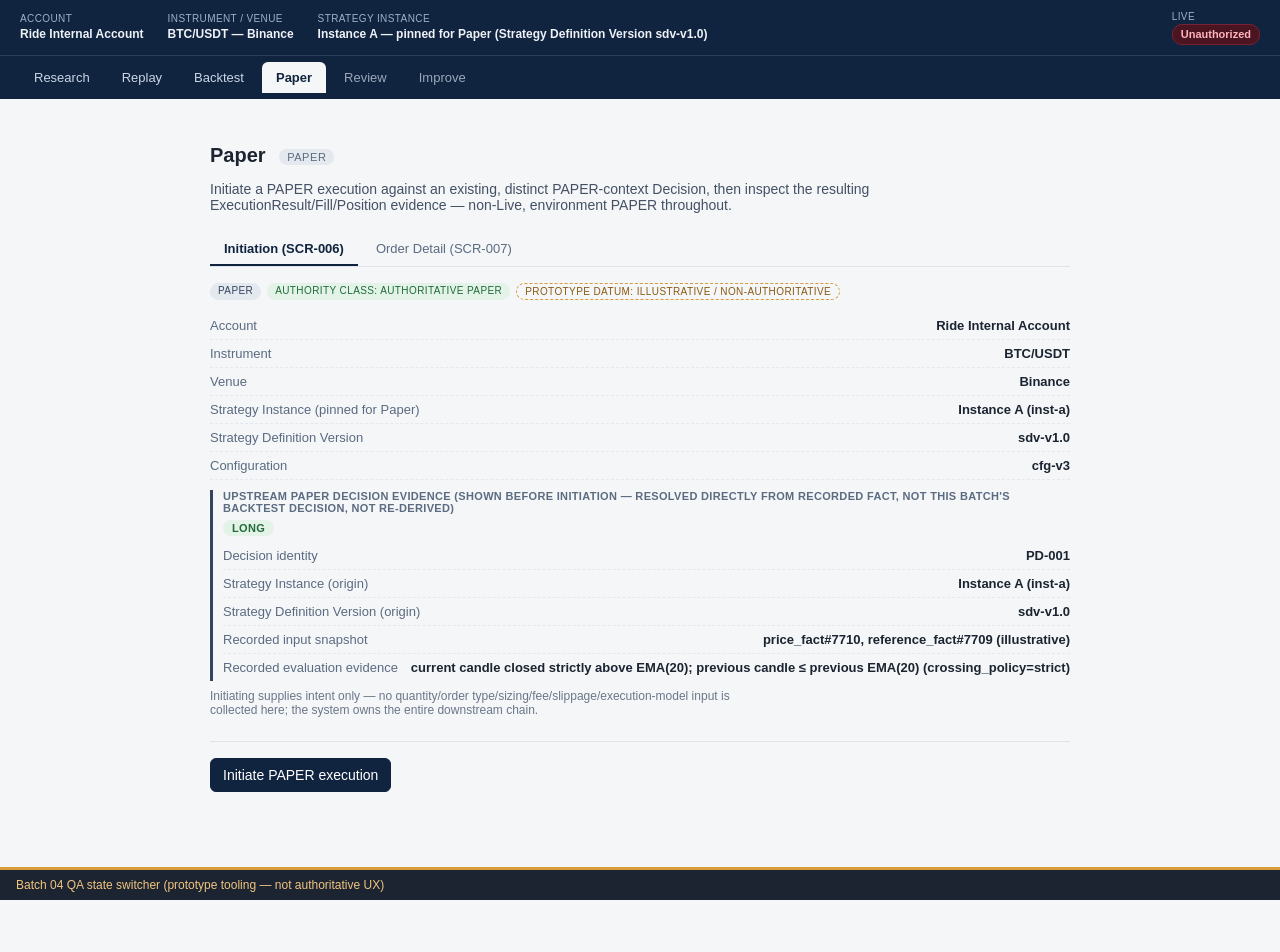
==== prototype/phase-2/batch-04/index.html @ 5d26deb6 "Phase 2 Prototype Batch 04: Paper initiation + execution evidence/detail Authors one coherent PAPER " ====
<!doctype html>
<html lang="en">
<head>
<meta charset="utf-8">
<meta name="viewport" content="width=device-width, initial-scale=1">
<title>Ride — Phase 2 Prototype — Batch 04 (Paper initiation + execution evidence/detail)</title>
<link rel="stylesheet" href="styles.css">
</head>
<body>

<!-- WS-001 Ride Workspace Shell (bounded subset, same convention as Batch 01/02/03). Separate,
     self-contained page — does NOT share live JS state with Batch 01/02/03. "Paper-pinned
     Strategy Instance" is represented as Batch-04-local simulated state (QA panel + bounded
     local pin fixture), NOT by re-implementing VIEW-001. -->
<header class="shell" id="shell">
  <div class="shell-row shell-context-bar" id="context-bar">
    <div class="context-item">
      <span class="context-label">Account</span>
      <span class="context-value" id="ctx-account">Ride Internal Account</span>
    </div>
    <div class="context-item">
      <span class="context-label">Instrument / Venue</span>
      <span class="context-value" id="ctx-instrument">BTC/USDT — Binance</span>
    </div>
    <div class="context-item">
      <span class="context-label">Strategy Instance</span>
      <span class="context-value" id="ctx-strategy-instance">— see below —</span>
    </div>
    <div class="context-item context-item-live">
      <span class="context-label">Live</span>
      <span class="context-value badge badge-unauthorized" id="ctx-live">Unauthorized</span>
    </div>
  </div>
  <nav class="shell-row shell-nav" id="nav-bar" aria-label="Lifecycle stage navigation">
    <a class="nav-btn" href="../batch-01/index.html" data-nav="NAV-001">Research</a>
    <a class="nav-btn" href="../batch-02/index.html" data-nav="NAV-002">Replay</a>
    <a class="nav-btn" href="../batch-03/index.html" data-nav="NAV-003">Backtest</a>
    <button class="nav-btn nav-btn-active" data-nav="NAV-004" data-target="screen-paper">Paper</button>
    <button class="nav-btn nav-btn-deferred" data-nav="NAV-005" data-target="screen-deferred" data-stage="Review">Review</button>
    <button class="nav-btn nav-btn-deferred" data-nav="NAV-006" data-target="screen-deferred" data-stage="Improve">Improve</button>
  </nav>
</header>

<main id="main">

  <!-- NAV-004 destination: SCR-006 (Paper Execution Initiation) + SCR-007 (Paper Order/Execution
       Detail). Navigation itself is always available (UX-P-5) — the sub-tabs below switch
       between the two screens independent of initiation eligibility. -->
  <section class="screen" id="screen-paper" data-screen="NAV-004">
    <h1>Paper <span class="stage-label">Paper</span></h1>
    <p class="purpose">Initiate a PAPER execution against an existing, distinct PAPER-context
      Decision, then inspect the resulting ExecutionResult/Fill/Position evidence — non-Live,
      environment PAPER throughout.</p>

    <div class="subtab-row" id="paper-subtabs">
      <button class="subtab-btn" data-subtab="scr-006">Initiation (SCR-006)</button>
      <button class="subtab-btn" data-subtab="scr-007">Order Detail (SCR-007)</button>
    </div>

    <!-- SCR-006 Paper Execution Initiation. Traceability: traceability.md#scr-006 -->
    <div id="scr-006-body">
      <!-- populated by app.js -->
    </div>

    <!-- SCR-007 Paper Order/Execution Detail. Traceability: traceability.md#scr-007 -->
    <div id="scr-007-body" class="screen-hidden">
      <!-- populated by app.js -->
    </div>
  </section>

  <!-- Placeholder for stages not included in Batch 04. -->
  <section class="screen screen-hidden" id="screen-deferred" data-screen="DEFERRED">
    <h1><span id="deferred-stage-name">This stage</span> <span class="stage-label">Deferred</span></h1>
    <p class="purpose">Read-only navigation to this destination is preserved (UX-P-5), but its
      substantive screen/view content is not authored in Batch 04 — it is deferred to a later
      Phase 2 batch. No behavior is invented here.</p>
    <button class="btn" data-nav="NAV-004" data-target="screen-paper">Back to Paper</button>
  </section>

</main>

<!-- Prototype QA panel — NOT part of the authoritative UX itself. Simulates precondition/risk/
     execution/position scenarios without a real event log/Risk/execution engine. -->
<footer class="qa-panel" id="qa-panel">
  <button id="qa-toggle" class="qa-toggle" aria-expanded="false">Batch 04 QA state switcher (prototype tooling — not authoritative UX)</button>
  <div class="qa-body qa-hidden" id="qa-body">
    <div class="qa-group">
      <span class="qa-group-label">Account/Instrument/Venue (STATE-003)</span>
      <button class="qa-btn" data-qa="acct-valid">Valid (default)</button>
      <button class="qa-btn" data-qa="acct-invalid">STATE-003 invalid</button>
    </div>
    <div class="qa-group">
      <span class="qa-group-label">Paper Strategy Instance pin (STATE-028/029)</span>
      <button class="qa-btn" data-qa="pin-none">STATE-028 not selected</button>
      <button class="qa-btn" data-qa="pin-selected">STATE-029 selected, not pinned</button>
      <button class="qa-btn" data-qa="pin-pinned">Pinned (default)</button>
    </div>
    <div class="qa-group">
      <span class="qa-group-label">PAPER-context Decision (STATE-011)</span>
      <button class="qa-btn" data-qa="decision-available">Eligible (default)</button>
      <button class="qa-btn" data-qa="decision-unavailable">STATE-011 unavailable</button>
    </div>
    <div class="qa-group">
      <span class="qa-group-label">Next initiation — Risk outcome</span>
      <button class="qa-btn" data-qa="risk-approved">APPROVED (default)</button>
      <button class="qa-btn" data-qa="risk-rejected">STATE-013 REJECTED</button>
      <button class="qa-btn" data-qa="risk-non-evaluable">STATE-014 NON_EVALUABLE</button>
    </div>
    <div class="qa-group">
      <span class="qa-group-label">Next initiation — Execution outcome (if APPROVED)</span>
      <button class="qa-btn" data-qa="exec-executed">EXECUTED (default)</button>
      <button class="qa-btn" data-qa="exec-not-executed">NOT_EXECUTED</button>
    </div>
    <div class="qa-group">
      <span class="qa-group-label">Position tab demo</span>
      <button class="qa-btn" data-qa="position-natural">Natural, from Fill (default)</button>
      <button class="qa-btn" data-qa="position-non-evaluable">STATE-021 NON_EVALUABLE (illustrative multi-Fill demo)</button>
    </div>
    <div class="qa-group">
      <button class="qa-btn qa-btn-reset" id="qa-reset">Reset demo state</button>
    </div>
  </div>
</footer>

<script src="app.js"></script>
</body>
</html>
---- prototype/phase-2/batch-04/styles.css ----
/* Ride — Phase 2 Prototype — Batch 04. Illustrative styling only.
   No pixel/branding decision is authoritative — Out-of-scope per ux-blueprint.md.
   Duplicated (not shared/linked) from Batch 01/02/03's visual conventions on purpose — keeps each
   batch independently reviewable/mutable without cross-batch coupling. */

* { box-sizing: border-box; }

body {
  margin: 0;
  font-family: -apple-system, BlinkMacSystemFont, "Segoe UI", Helvetica, Arial, sans-serif;
  color: #1b2430;
  background: #f4f6f8;
}

/* ---- WS-001 shell ---- */

.shell {
  background: #10233f;
  color: #eef2f7;
  position: sticky;
  top: 0;
  z-index: 10;
}

.shell-row {
  display: flex;
  align-items: center;
  gap: 24px;
  padding: 10px 20px;
}

.shell-context-bar {
  border-bottom: 1px solid rgba(255,255,255,0.12);
  flex-wrap: wrap;
}

.context-item {
  display: flex;
  flex-direction: column;
  font-size: 12px;
  line-height: 1.4;
}

.context-item-live {
  margin-left: auto;
}

.context-label {
  text-transform: uppercase;
  letter-spacing: 0.04em;
  color: #9fb1c9;
  font-size: 10px;
}

.context-value {
  font-weight: 600;
}

.badge {
  display: inline-block;
  padding: 2px 8px;
  border-radius: 10px;
  font-size: 11px;
}

.badge-unauthorized {
  background: #4a1420;
  color: #ffb3bd;
  border: 1px solid #7a2233;
}

.shell-nav {
  gap: 4px;
  padding-top: 6px;
  padding-bottom: 6px;
}

.nav-btn {
  display: inline-block;
  background: transparent;
  border: none;
  color: #c9d6e6;
  padding: 8px 14px;
  border-radius: 6px 6px 0 0;
  cursor: pointer;
  font-size: 13px;
  text-decoration: none;
}

.nav-btn:hover {
  background: rgba(255,255,255,0.08);
}

.nav-btn-active {
  background: #f4f6f8;
  color: #10233f;
  font-weight: 700;
}

.nav-btn-deferred {
  opacity: 0.75;
}

/* ---- main content ---- */

main {
  max-width: 900px;
  margin: 0 auto;
  padding: 28px 20px 160px;
}

.screen h1 {
  font-size: 20px;
  margin-bottom: 4px;
}

.stage-label {
  font-size: 11px;
  font-weight: 500;
  text-transform: uppercase;
  letter-spacing: 0.05em;
  color: #5b6b80;
  background: #e4e9ef;
  padding: 2px 8px;
  border-radius: 10px;
  vertical-align: middle;
  margin-left: 8px;
}

.purpose {
  color: #445064;
  font-size: 14px;
  max-width: 660px;
  margin-bottom: 20px;
}

.screen-hidden {
  display: none;
}

.field-row {
  margin-bottom: 14px;
}

.field-row label {
  display: block;
  font-size: 12px;
  color: #445064;
  margin-bottom: 4px;
}

select, .btn {
  font-size: 14px;
  padding: 8px 12px;
  border-radius: 6px;
  border: 1px solid #c3ccd6;
  background: #fff;
}

.btn {
  cursor: pointer;
}

.btn-primary {
  background: #10233f;
  color: #fff;
  border-color: #10233f;
}

.btn-primary:disabled {
  background: #9fb1c9;
  border-color: #9fb1c9;
  cursor: not-allowed;
}

.exit-row {
  margin-top: 24px;
  padding-top: 16px;
  border-top: 1px solid #dfe4ea;
}

.hint {
  font-size: 12px;
  color: #6b7688;
  margin-top: 8px;
  max-width: 560px;
}

/* ---- state panels ---- */

.panel {
  border: 1px solid #dfe4ea;
  border-radius: 8px;
  padding: 16px;
  background: #fff;
  margin-bottom: 16px;
}

.panel-loading {
  color: #6b7688;
  font-style: italic;
}

.panel-blocked {
  border-color: #d99a3a;
  background: #fff8ec;
}

.panel-blocked .panel-title {
  color: #8a5a12;
}

.panel-fail {
  border-color: #c0455a;
  background: #fdf1f3;
}

.panel-fail .panel-title {
  color: #8a1f32;
}

.panel-indeterminate {
  border-color: #7a6bd9;
  background: #f4f2fd;
}

.panel-indeterminate .panel-title {
  color: #4a3a9e;
}

.panel-passed {
  border-color: #3f9d5c;
  background: #f0faf3;
}

.panel-passed .panel-title {
  color: #1f6b39;
}

.panel-title {
  font-weight: 700;
  margin-bottom: 6px;
}

.evidence-row {
  display: flex;
  justify-content: space-between;
  padding: 6px 0;
  border-bottom: 1px dashed #e4e9ef;
  font-size: 13px;
}

.evidence-row:last-child {
  border-bottom: none;
}

.evidence-label {
  color: #5b6b80;
}

.evidence-value {
  font-weight: 600;
  text-align: right;
}

.label-row {
  display: flex;
  gap: 6px;
  margin-bottom: 12px;
  flex-wrap: wrap;
}

.mode-label, .authority-label, .prototype-datum-label {
  font-size: 10px;
  text-transform: uppercase;
  letter-spacing: 0.04em;
  padding: 2px 8px;
  border-radius: 10px;
}

/* Prototype-datum-label communicates that the ACTUAL displayed value is a mock fixture, never a
   real recorded/recomputed fact — same convention as Batch 01/02/03 (P2-B01-A-MAJ-01). */
.prototype-datum-label {
  background: transparent;
  color: #8a5a12;
  border: 1px dashed #d99a3a;
}

.mode-label {
  background: #e4e9ef;
  color: #33455e;
}

.authority-label-authoritative {
  background: #e3f3e8;
  color: #1f6b39;
}

.authority-label-recomputation {
  background: #eee9fb;
  color: #4a3a9e;
}

/* ---- SCR-006/SCR-007 sub-nav (Initiation | Order Detail) ---- */

.subtab-row {
  display: flex;
  gap: 4px;
  margin-bottom: 16px;
  border-bottom: 1px solid #dfe4ea;
}

.subtab-btn {
  background: transparent;
  border: none;
  padding: 8px 14px;
  cursor: pointer;
  font-size: 13px;
  color: #5b6b80;
  border-bottom: 2px solid transparent;
}

.subtab-btn-active {
  color: #10233f;
  font-weight: 700;
  border-bottom-color: #10233f;
}

/* ---- upstream/downstream evidence groups (SCR-006, INV-3) ---- */

.evidence-group {
  margin-top: 10px;
}

.evidence-group-label {
  font-size: 11px;
  font-weight: 700;
  text-transform: uppercase;
  letter-spacing: 0.03em;
  color: #5b6b80;
  margin-bottom: 4px;
}

.evidence-group-upstream {
  border-left: 3px solid #33455e;
  padding-left: 10px;
}

.evidence-group-downstream {
  border-left: 3px solid #7a6bd9;
  padding-left: 10px;
}

.outcome-badge {
  font-size: 11px;
  font-weight: 700;
  text-transform: uppercase;
  letter-spacing: 0.03em;
  padding: 2px 9px;
  border-radius: 10px;
}

.outcome-long {
  background: #e3f3e8;
  color: #1f6b39;
}

.outcome-short {
  background: #fdf1f3;
  color: #8a1f32;
}

/* ---- causal chain (Decision -> ... -> Position) ---- */

.chain-list {
  display: flex;
  flex-direction: column;
  gap: 0;
}

.chain-step {
  display: flex;
  justify-content: space-between;
  padding: 8px 0;
  border-bottom: 1px dashed #e4e9ef;
  font-size: 13px;
}

.chain-step:last-child {
  border-bottom: none;
}

.chain-step-name {
  color: #5b6b80;
  min-width: 180px;
}

.chain-step-value {
  font-weight: 600;
  text-align: right;
}

.chain-step-stopped {
  color: #9fa8b5;
  font-style: italic;
}

/* ---- Fill simulation-evidence table ---- */

.simulation-table {
  width: 100%;
  border-collapse: collapse;
  font-size: 12px;
  margin-bottom: 8px;
}

.simulation-table th, .simulation-table td {
  text-align: left;
  padding: 6px 8px;
  border-bottom: 1px dashed #e4e9ef;
}

.simulation-table th {
  color: #5b6b80;
  font-weight: 600;
  text-transform: uppercase;
  font-size: 10px;
  letter-spacing: 0.03em;
}

/* ---- QA panel ---- */

.qa-panel {
  position: fixed;
  bottom: 0;
  left: 0;
  right: 0;
  background: #1b2430;
  color: #cfd8e3;
  border-top: 3px solid #d99a3a;
  z-index: 20;
}

.qa-toggle {
  width: 100%;
  text-align: left;
  background: transparent;
  color: #f2c580;
  border: none;
  padding: 8px 16px;
  font-size: 12px;
  cursor: pointer;
}

.qa-body {
  padding: 10px 16px 16px;
  display: flex;
  gap: 24px;
  flex-wrap: wrap;
  max-height: 45vh;
  overflow-y: auto;
}

.qa-hidden {
  display: none;
}

.qa-group {
  display: flex;
  align-items: center;
  gap: 6px;
  flex-wrap: wrap;
}

.qa-group-label {
  font-size: 11px;
  color: #8fa0b8;
  margin-right: 4px;
}

.qa-btn {
  font-size: 11px;
  padding: 5px 9px;
  border-radius: 5px;
  border: 1px solid #3a4a63;
  background: #253449;
  color: #cfd8e3;
  cursor: pointer;
}

.qa-btn:hover {
  background: #33455e;
}

.qa-btn-active {
  background: #3f9d5c;
  border-color: #3f9d5c;
  color: #fff;
}

.qa-btn-reset {
  border-color: #7a2233;
  color: #ffb3bd;
}
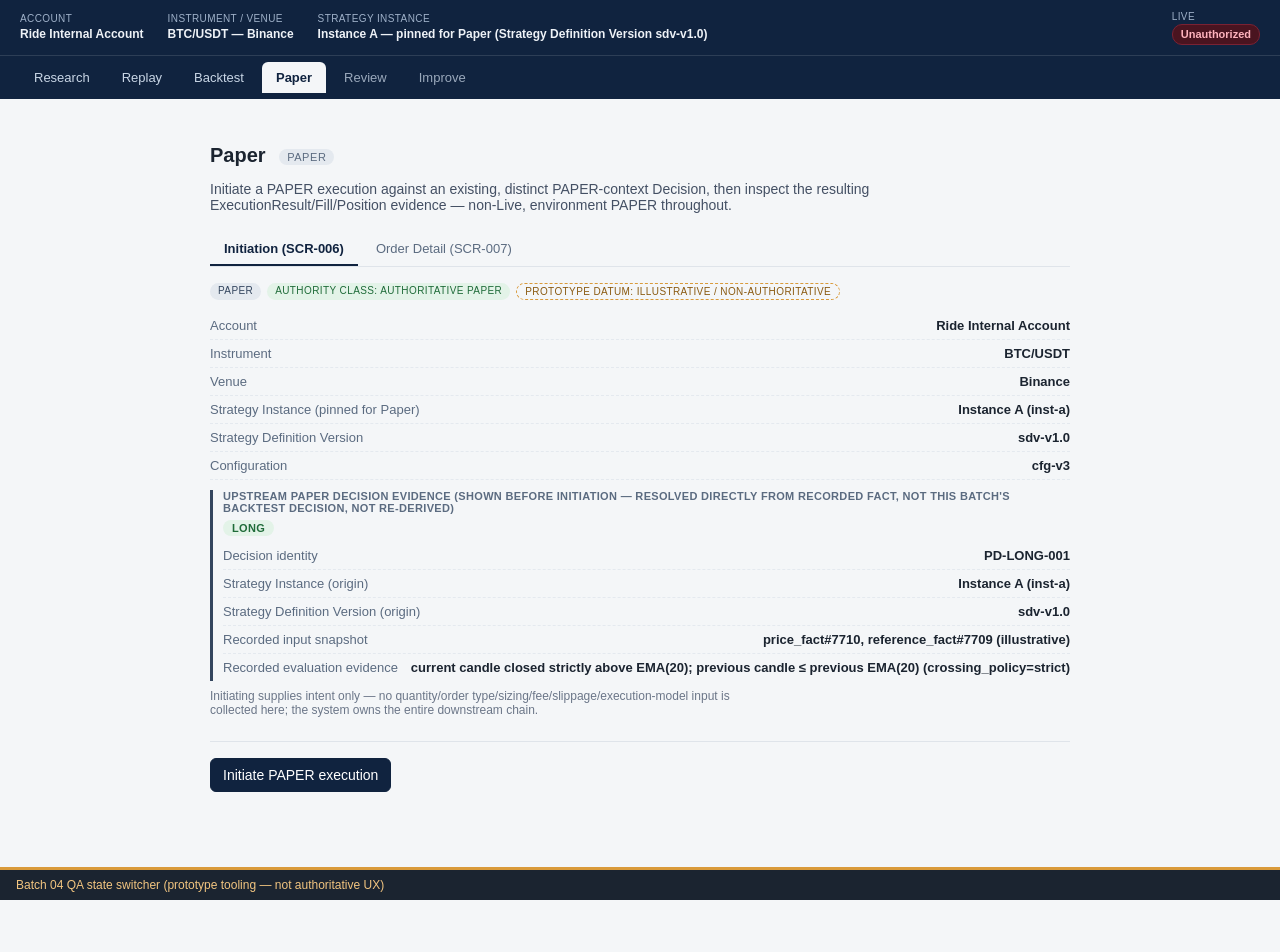
==== commit 9148ffbc: "Phase 2 Prototype Batch 04 v1.2: close P2-B04-B-MAJ-01, P2-B04-B-MAJ-02 P2-B04-B-MAJ-01: STATE-020/P" ====
--- a/prototype/phase-2/batch-04/index.html
+++ b/prototype/phase-2/batch-04/index.html
@@ -101,6 +101,11 @@
       <button class="qa-btn" data-qa="decision-unavailable">STATE-011 unavailable</button>
     </div>
     <div class="qa-group">
+      <span class="qa-group-label">PAPER Decision scenario (initiation-context — changing this invalidates any current execution)</span>
+      <button class="qa-btn" data-qa="decision-long">LONG (default)</button>
+      <button class="qa-btn" data-qa="decision-short">SHORT</button>
+    </div>
+    <div class="qa-group">
       <span class="qa-group-label">Next initiation — Risk outcome</span>
       <button class="qa-btn" data-qa="risk-approved">APPROVED (default)</button>
       <button class="qa-btn" data-qa="risk-rejected">STATE-013 REJECTED</button>
